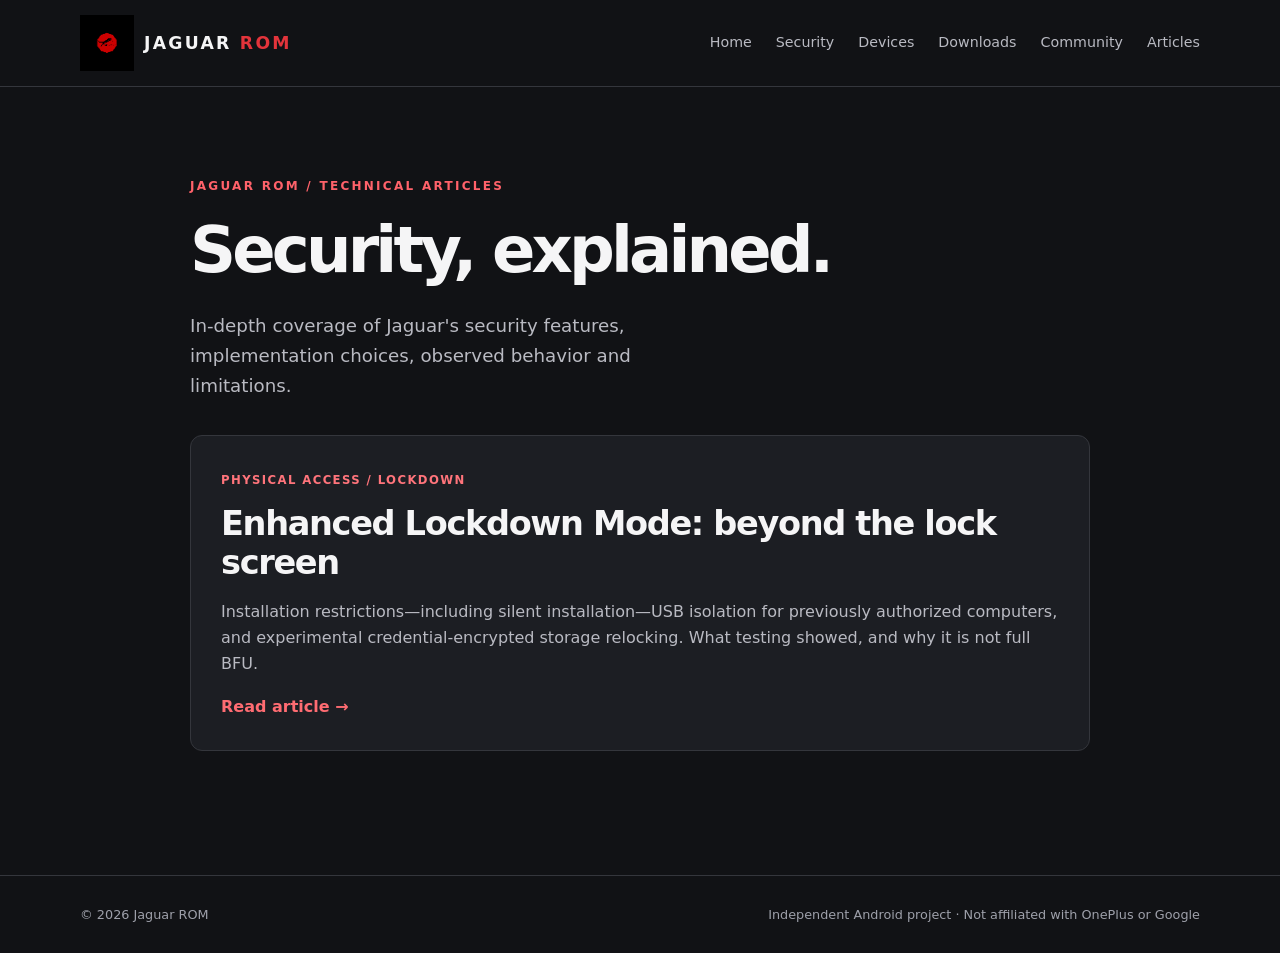
==== articles/index.html @ 6d7650bb "Add Articles section and enhanced Lockdown technical article" ====
<!doctype html><html lang="en"><head><meta charset="utf-8"><meta name="viewport" content="width=device-width,initial-scale=1"><meta name="theme-color" content="#111215"><title>Articles | Jaguar ROM</title><meta name="description" content="Technical articles about Jaguar ROM's Android security protections, testing and limitations."><link rel="canonical" href="https://optimumpr.github.io/jaguar-rom/articles/"><meta property="og:type" content="website"><meta property="og:title" content="Jaguar ROM | Articles"><meta property="og:description" content="Detailed security explanations, testing and limitations from Jaguar ROM."><meta property="og:url" content="https://optimumpr.github.io/jaguar-rom/articles/"><meta property="og:image" content="https://optimumpr.github.io/jaguar-rom/assets/jaguar-color.png"><link rel="icon" href="../assets/jaguar-logo.png"><link rel="stylesheet" href="../assets/style.css"></head><body><a class="skip-link" href="#main">Skip to content</a><header class="site-header"><div class="wrap nav-bar"><a class="brand" href="../" aria-label="Jaguar ROM home"><img src="../assets/jaguar-logo.png" alt="" width="54" height="57"><span>JAGUAR <b>ROM</b></span></a><nav aria-label="Main navigation"><a href="../">Home</a><a href="../features/">Security</a><a href="../devices/">Devices</a><a href="../#downloads">Downloads</a><a href="../#community">Community</a><a href="./" aria-current="page">Articles</a></nav></div></header><main id="main"><section class="section"><div class="wrap detail-wrap"><p class="eyebrow">JAGUAR ROM / TECHNICAL ARTICLES</p><h1 class="detail-title">Security, explained.</h1><p class="lead">In-depth coverage of Jaguar's security features, implementation choices, observed behavior and limitations.</p><div class="article-card-grid"><a class="article-card" href="enhanced-lockdown/"><span class="feature-num">PHYSICAL ACCESS / LOCKDOWN</span><h2>Enhanced Lockdown Mode: beyond the lock screen</h2><p>Installation restrictions—including silent installation—USB isolation for previously authorized computers, and experimental credential-encrypted storage relocking. What testing showed, and why it is not full BFU.</p><span class="text-link">Read article →</span></a></div></div></section></main><footer><div class="wrap footer-row"><span>© 2026 Jaguar ROM</span><span>Independent Android project · Not affiliated with OnePlus or Google</span></div></footer></body></html>
---- assets/style.css ----
:root{color-scheme:dark;--bg:#111215;--panel:#1c1e23;--muted:#17191d;--line:#34363c;--text:#f5f5f6;--sub:#b9bac2;--red:#e3343b}*{box-sizing:border-box}html{scroll-behavior:smooth}body{margin:0;background:var(--bg);color:var(--text);font:16px/1.65 system-ui,-apple-system,Segoe UI,Roboto,sans-serif}a{color:inherit}a:focus-visible{outline:3px solid #ff7075;outline-offset:4px}.wrap{width:min(1120px,calc(100% - 44px));margin:auto}.skip-link{position:absolute;top:-100px;left:12px;padding:10px;background:#fff;color:#111;z-index:20}.skip-link:focus{top:12px}.site-header{position:relative;z-index:5;border-bottom:1px solid var(--line);background:#111215}.nav-bar{display:flex;align-items:center;justify-content:space-between;gap:24px;min-height:86px}.brand{display:flex;align-items:center;gap:10px;text-decoration:none;font-size:1.08rem;font-weight:800;letter-spacing:.13em;white-space:nowrap}.brand img{object-fit:contain}.brand b{color:var(--red)}nav{display:flex;gap:24px;flex-wrap:wrap}nav a{font-size:.89rem;color:var(--sub);text-decoration:none}nav a:hover,.text-link:hover{color:#ff777c}.hero{overflow:hidden;background:radial-gradient(ellipse at 75% 55%,#3a1a1d 0%,#17171a 44%,#111215 75%)}.hero-grid{display:grid;grid-template-columns:1fr 1.05fr;align-items:center;gap:28px;min-height:600px}.hero-copy{padding:80px 0}.eyebrow{color:#ff626a;font-weight:800;font-size:.75rem;letter-spacing:.19em;margin:0 0 16px}h1,h2,h3{line-height:1.16}h1{font-size:clamp(3.2rem,6vw,5.5rem);letter-spacing:-.06em;margin:0 0 24px}h1 em{font-style:normal;color:#ff525a}h2{font-size:clamp(2rem,3.6vw,3.1rem);letter-spacing:-.04em;margin:0 0 20px;max-width:780px}h3{font-size:1.25rem;margin:12px 0}.lead{font-size:1.14rem;color:#d0d0d5;max-width:530px}.fine{font-size:.8rem;color:#9ea0aa;line-height:1.6}.actions{display:flex;flex-wrap:wrap;gap:12px;margin:32px 0}.button{display:inline-flex;gap:15px;align-items:center;padding:13px 19px;border-radius:7px;text-decoration:none;font-weight:750;font-size:.92rem}.primary{background:var(--red);color:#fff}.primary:hover{background:#fb4d55}.secondary{border:1px solid #5b5c64}.secondary:hover{background:#24262b}.hero-art img{display:block;width:115%;max-width:none;height:auto;filter:drop-shadow(0 22px 40px #0007)}.section{padding:90px 0;scroll-margin-top:20px}.section-intro{color:var(--sub);max-width:720px;margin:0 0 32px}.feature-grid{display:grid;grid-template-columns:repeat(2,1fr);gap:18px}.feature{padding:30px;border:1px solid var(--line);border-radius:12px;background:linear-gradient(140deg,#222329,#18191d)}.feature p,.split p{color:var(--sub)}.feature-num{font-size:.73rem;color:#ff747b;font-weight:750;letter-spacing:.12em}.muted{background:var(--muted);border-block:1px solid #27282c}.device-list{display:flex;flex-wrap:wrap;gap:12px}.device-list span{border:1px solid #51515a;border-radius:999px;padding:10px 18px;background:#222329}.split{display:grid;grid-template-columns:1fr 1fr;gap:80px;align-items:start}.info-panel{padding:28px;border:1px solid var(--line);border-radius:12px;background:var(--panel)}.info-panel h3{margin-top:0}.text-link{color:#ff6c72;font-weight:700}.community-links{display:grid;grid-template-columns:repeat(2,1fr);gap:15px;max-width:760px}.community-links a{display:flex;justify-content:space-between;padding:22px;background:var(--panel);border:1px solid var(--line);border-radius:10px;text-decoration:none;font-weight:700}.community-links a:hover{border-color:var(--red)}footer{border-top:1px solid var(--line);padding:28px 0;color:#9ea0aa;font-size:.8rem}.footer-row{display:flex;justify-content:space-between;gap:20px;flex-wrap:wrap}@media(max-width:800px){.nav-bar{align-items:flex-start;flex-direction:column;padding:14px 0}nav{gap:10px 18px;padding-bottom:10px}.hero-grid{grid-template-columns:1fr;gap:0}.hero-copy{padding:70px 0 20px}.hero-art img{width:100%;max-width:650px;margin:0 auto 30px}.split{grid-template-columns:1fr;gap:20px}.section{padding:65px 0}}@media(max-width:540px){.wrap{width:min(100% - 32px,1120px)}.feature-grid,.community-links{grid-template-columns:1fr}.feature{padding:23px}h1{font-size:3.3rem}nav a{font-size:.83rem}.hero-copy{padding-top:54px}}@media(prefers-reduced-motion:reduce){html{scroll-behavior:auto}}

/* Batch 2: security feature detail page */
.detail-wrap{max-width:900px}
.detail-title{font-size:clamp(2.5rem,5vw,4.4rem);max-width:850px}
.detail-wrap>p:not(.eyebrow),.detail-wrap li{color:var(--sub)}
.detail-wrap h2{max-width:850px}
.notice{margin-top:32px;border-left:4px solid var(--red);padding:20px 24px;background:#231b20;color:#e8e2e5;border-radius:0 8px 8px 0}
.detail-list{padding-left:24px;line-height:1.85}
.detail-list li{margin-bottom:12px}
.detail-list strong{color:var(--text)}
.detail-note{border-top:1px solid var(--line);padding-top:16px;font-size:.94rem}
.detail-cards{display:grid;grid-template-columns:repeat(3,minmax(0,1fr));gap:16px;margin:26px 0}
.detail-cards article{padding:22px;background:var(--panel);border:1px solid var(--line);border-radius:10px}
.detail-cards h3{margin-top:0}
.detail-cards p{color:var(--sub)}
.feature-more{margin-top:28px}
@media(max-width:700px){.detail-cards{grid-template-columns:1fr}.detail-wrap{max-width:100%}}

/* Batch 3: device directory and detail pages */
.device-list a{border:1px solid #51515a;border-radius:999px;padding:10px 18px;background:#222329;text-decoration:none}.device-list a:hover{border-color:var(--red);color:#fff}
.device-card-grid{display:grid;grid-template-columns:repeat(3,minmax(0,1fr));gap:18px;margin:35px 0}.device-card{display:flex;flex-direction:column;gap:9px;padding:25px;border:1px solid var(--line);border-radius:12px;background:var(--panel);text-decoration:none}.device-card:hover{border-color:var(--red)}.device-card strong{font-size:1.25rem}.device-card span{color:var(--sub);font-size:.91rem}.device-card .device-card-action{color:#ff777c;font-weight:700;margin-top:12px}.device-facts{display:grid;grid-template-columns:repeat(3,1fr);gap:15px;margin:30px 0 45px}.device-facts>div{padding:20px;border:1px solid var(--line);border-radius:10px;background:var(--panel)}.device-facts span{display:block;color:#ff777c;font-size:.75rem;font-weight:800;letter-spacing:.12em}.device-facts strong{display:block;margin-top:8px;overflow-wrap:anywhere}
@media(max-width:800px){.device-card-grid{grid-template-columns:repeat(2,minmax(0,1fr))}}@media(max-width:540px){.device-card-grid,.device-facts{grid-template-columns:1fr}}

/* Articles batch */
.article-card-grid{display:grid;grid-template-columns:minmax(0,1fr);gap:20px;margin:34px 0}.article-card{display:block;padding:30px;background:var(--panel);border:1px solid var(--line);border-radius:12px;text-decoration:none}.article-card:hover{border-color:var(--red)}.article-card h2{font-size:clamp(1.55rem,3vw,2.1rem);margin:12px 0}.article-card p,.article-body p{color:var(--sub)}.article-body h2{font-size:clamp(1.55rem,3vw,2.25rem);margin-top:48px}.article-body code{padding:2px 5px;background:#282a30;border-radius:4px}.table-scroll{overflow-x:auto}.article-table{width:100%;border-collapse:collapse;margin:24px 0;min-width:470px}.article-table th,.article-table td{text-align:left;padding:12px 16px;border-bottom:1px solid var(--line)}.article-table th{color:#ff777c;background:var(--panel)}
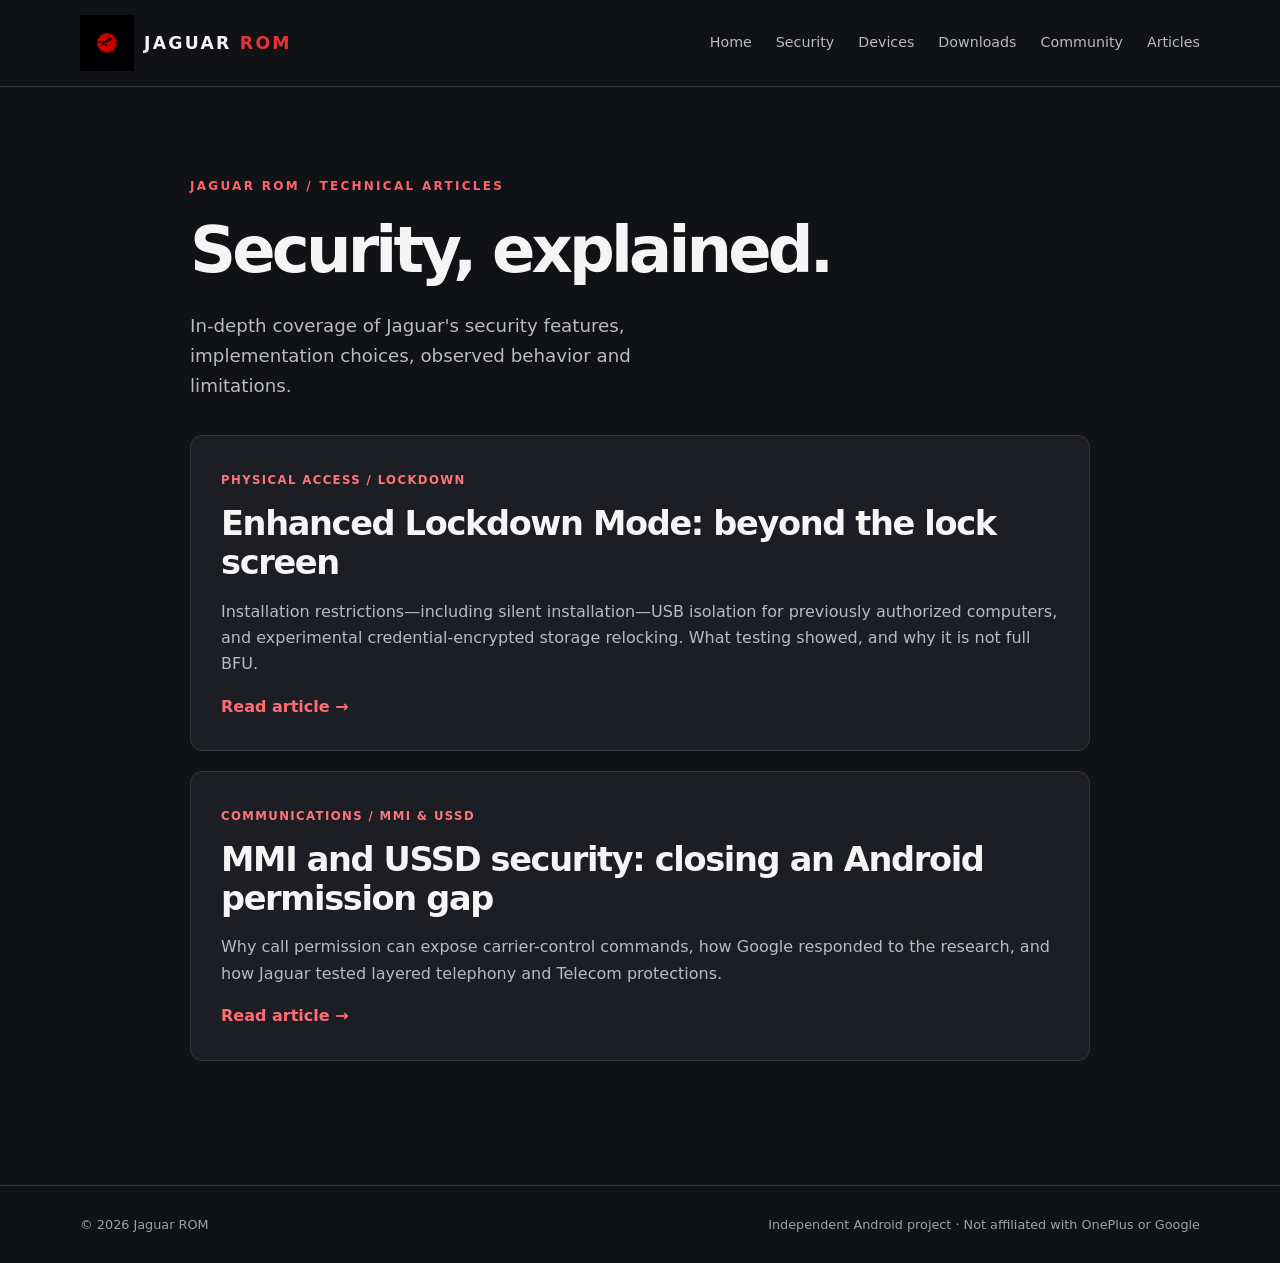
==== commit 009e844a: "Add technical article on MMI and USSD security" ====
--- a/articles/index.html
+++ b/articles/index.html
@@ -1 +1 @@
-<!doctype html><html lang="en"><head><meta charset="utf-8"><meta name="viewport" content="width=device-width,initial-scale=1"><meta name="theme-color" content="#111215"><title>Articles | Jaguar ROM</title><meta name="description" content="Technical articles about Jaguar ROM's Android security protections, testing and limitations."><link rel="canonical" href="https://optimumpr.github.io/jaguar-rom/articles/"><meta property="og:type" content="website"><meta property="og:title" content="Jaguar ROM | Articles"><meta property="og:description" content="Detailed security explanations, testing and limitations from Jaguar ROM."><meta property="og:url" content="https://optimumpr.github.io/jaguar-rom/articles/"><meta property="og:image" content="https://optimumpr.github.io/jaguar-rom/assets/jaguar-color.png"><link rel="icon" href="../assets/jaguar-logo.png"><link rel="stylesheet" href="../assets/style.css"></head><body><a class="skip-link" href="#main">Skip to content</a><header class="site-header"><div class="wrap nav-bar"><a class="brand" href="../" aria-label="Jaguar ROM home"><img src="../assets/jaguar-logo.png" alt="" width="54" height="57"><span>JAGUAR <b>ROM</b></span></a><nav aria-label="Main navigation"><a href="../">Home</a><a href="../features/">Security</a><a href="../devices/">Devices</a><a href="../#downloads">Downloads</a><a href="../#community">Community</a><a href="./" aria-current="page">Articles</a></nav></div></header><main id="main"><section class="section"><div class="wrap detail-wrap"><p class="eyebrow">JAGUAR ROM / TECHNICAL ARTICLES</p><h1 class="detail-title">Security, explained.</h1><p class="lead">In-depth coverage of Jaguar's security features, implementation choices, observed behavior and limitations.</p><div class="article-card-grid"><a class="article-card" href="enhanced-lockdown/"><span class="feature-num">PHYSICAL ACCESS / LOCKDOWN</span><h2>Enhanced Lockdown Mode: beyond the lock screen</h2><p>Installation restrictions—including silent installation—USB isolation for previously authorized computers, and experimental credential-encrypted storage relocking. What testing showed, and why it is not full BFU.</p><span class="text-link">Read article →</span></a></div></div></section></main><footer><div class="wrap footer-row"><span>© 2026 Jaguar ROM</span><span>Independent Android project · Not affiliated with OnePlus or Google</span></div></footer></body></html>
+<!doctype html><html lang="en"><head><meta charset="utf-8"><meta name="viewport" content="width=device-width,initial-scale=1"><meta name="theme-color" content="#111215"><title>Articles | Jaguar ROM</title><meta name="description" content="Technical articles about Jaguar ROM's Android security protections, testing and limitations."><link rel="canonical" href="https://optimumpr.github.io/jaguar-rom/articles/"><meta property="og:type" content="website"><meta property="og:title" content="Jaguar ROM | Articles"><meta property="og:description" content="Detailed security explanations, testing and limitations from Jaguar ROM."><meta property="og:url" content="https://optimumpr.github.io/jaguar-rom/articles/"><meta property="og:image" content="https://optimumpr.github.io/jaguar-rom/assets/jaguar-color.png"><link rel="icon" href="../assets/jaguar-logo.png"><link rel="stylesheet" href="../assets/style.css"></head><body><a class="skip-link" href="#main">Skip to content</a><header class="site-header"><div class="wrap nav-bar"><a class="brand" href="../" aria-label="Jaguar ROM home"><img src="../assets/jaguar-logo.png" alt="" width="54" height="57"><span>JAGUAR <b>ROM</b></span></a><nav aria-label="Main navigation"><a href="../">Home</a><a href="../features/">Security</a><a href="../devices/">Devices</a><a href="../#downloads">Downloads</a><a href="../#community">Community</a><a href="./" aria-current="page">Articles</a></nav></div></header><main id="main"><section class="section"><div class="wrap detail-wrap"><p class="eyebrow">JAGUAR ROM / TECHNICAL ARTICLES</p><h1 class="detail-title">Security, explained.</h1><p class="lead">In-depth coverage of Jaguar's security features, implementation choices, observed behavior and limitations.</p><div class="article-card-grid"><a class="article-card" href="enhanced-lockdown/"><span class="feature-num">PHYSICAL ACCESS / LOCKDOWN</span><h2>Enhanced Lockdown Mode: beyond the lock screen</h2><p>Installation restrictions—including silent installation—USB isolation for previously authorized computers, and experimental credential-encrypted storage relocking. What testing showed, and why it is not full BFU.</p><span class="text-link">Read article →</span></a><a class="article-card" href="mmi-ussd-security/"><span class="feature-num">COMMUNICATIONS / MMI &amp; USSD</span><h2>MMI and USSD security: closing an Android permission gap</h2><p>Why call permission can expose carrier-control commands, how Google responded to the research, and how Jaguar tested layered telephony and Telecom protections.</p><span class="text-link">Read article →</span></a></div></div></section></main><footer><div class="wrap footer-row"><span>© 2026 Jaguar ROM</span><span>Independent Android project · Not affiliated with OnePlus or Google</span></div></footer></body></html>
